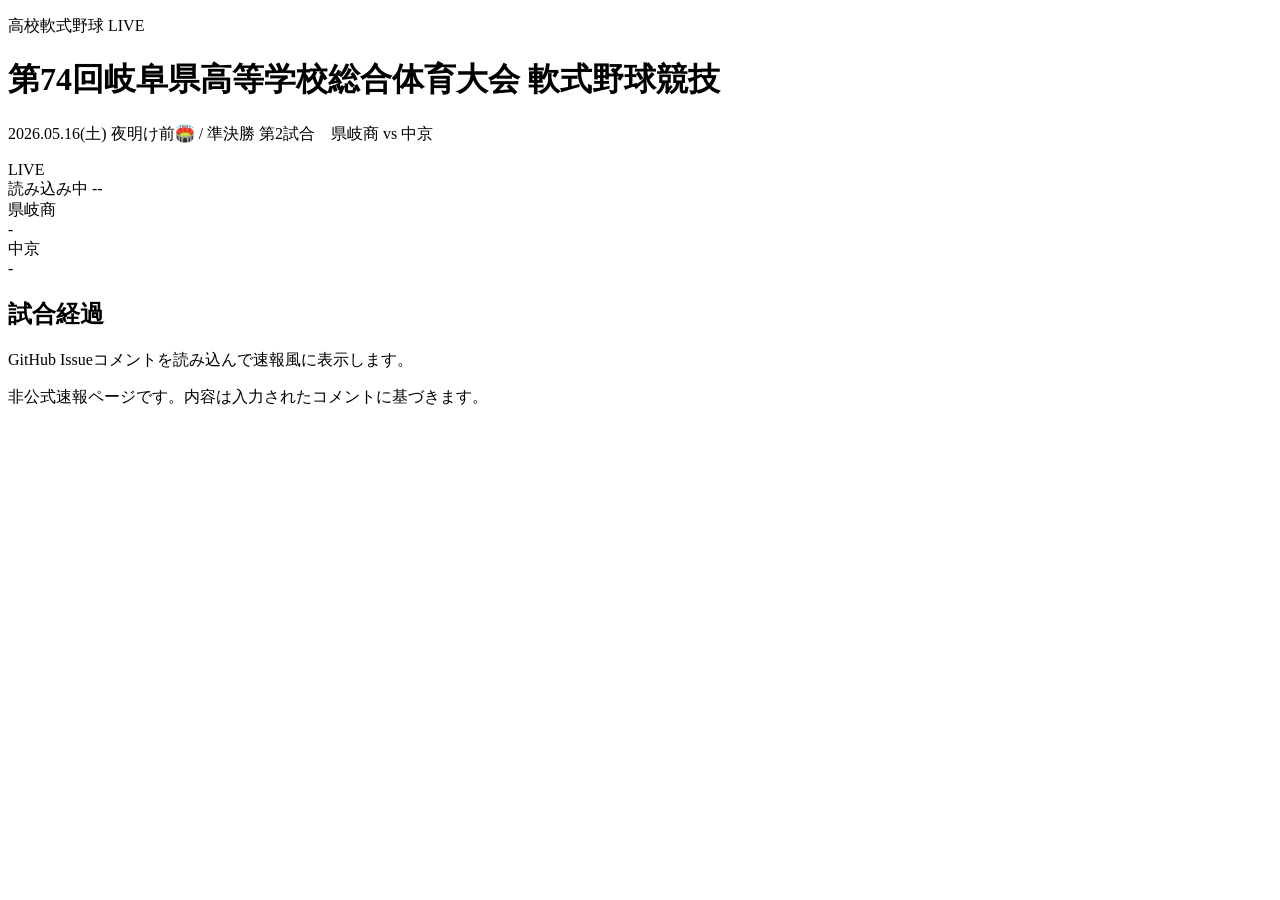
==== public/index.html @ 4b395247 "Create index.html" ====
<!doctype html>
<html lang="ja">
<head>
  <meta charset="utf-8">
  <meta name="viewport" content="width=device-width, initial-scale=1">
  <title>県岐商 vs 中京 速報</title>
  <link rel="stylesheet" href="./style.css">
</head>
<body>
  <header class="topbar">
    <div>
      <p class="eyebrow">高校軟式野球 LIVE</p>
      <h1>第74回岐阜県高等学校総合体育大会 軟式野球競技</h1>
      <p class="sub">2026.05.16(土) 夜明け前🏟️ / 準決勝 第2試合　県岐商 vs 中京</p>
    </div>
    <div class="liveBadge">
      <span class="dot"></span>
      LIVE
    </div>
  </header>

  <main class="container">
    <section class="scoreCard">
      <div class="scoreMeta">
        <span id="gameStatus">読み込み中</span>
        <span id="updatedAt">--</span>
      </div>

      <div class="scoreBoard">
        <div class="teamRow">
          <div class="teamName">県岐商</div>
          <div id="awayScore" class="totalScore">-</div>
        </div>
        <div class="teamRow">
          <div class="teamName">中京</div>
          <div id="homeScore" class="totalScore">-</div>
        </div>
      </div>
    </section>

    <section class="feedHeader">
      <h2>試合経過</h2>
      <p>GitHub Issueコメントを読み込んで速報風に表示します。</p>
    </section>

    <section id="feed" class="feed"></section>

    <section id="empty" class="empty" hidden>
      まだ速報コメントがありません。
    </section>
  </main>

  <footer class="footer">
    非公式速報ページです。内容は入力されたコメントに基づきます。
  </footer>

  <script src="./app.js"></script>
</body>
</html>
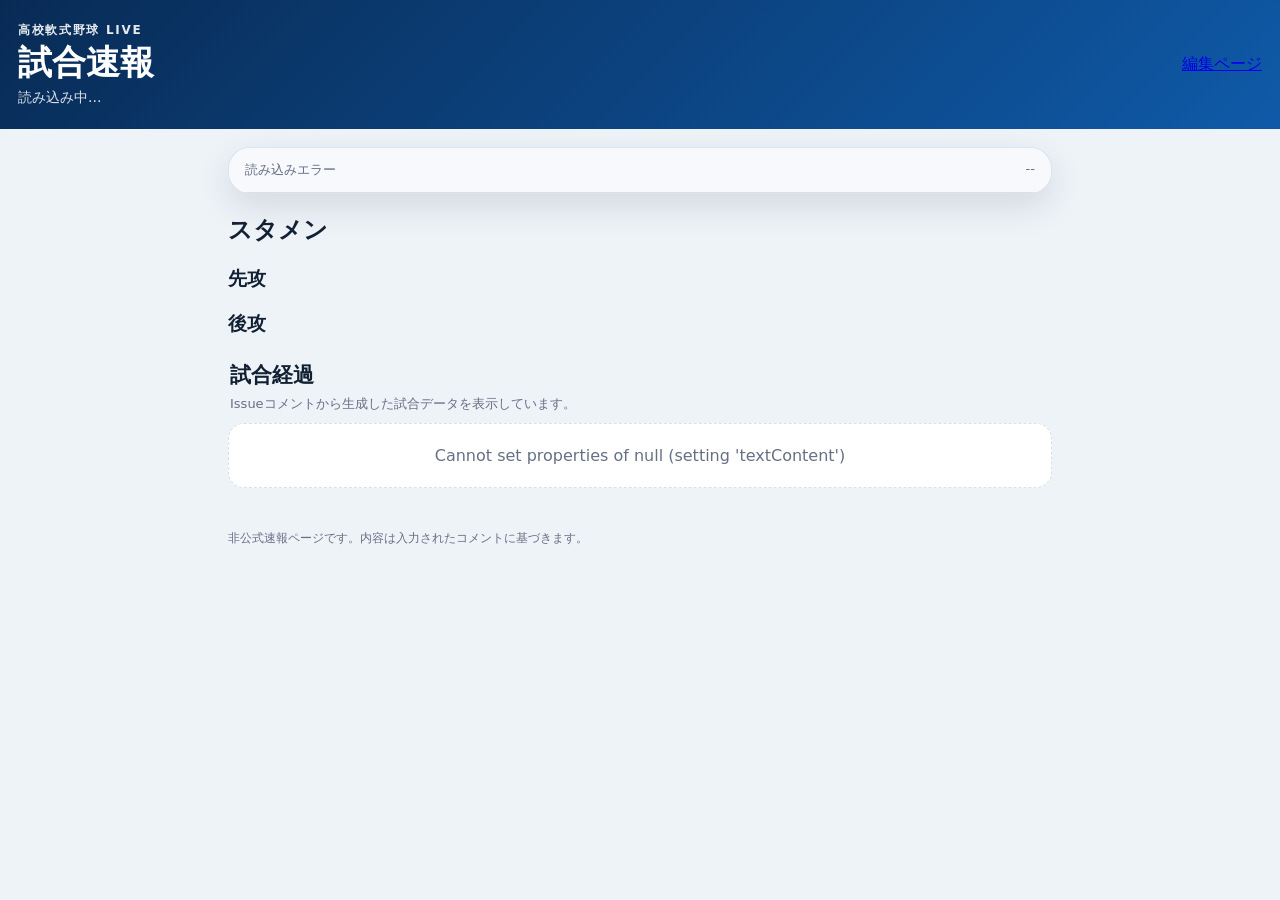
==== commit b3e0e75c: "Update index.html" ====
--- a/public/index.html
+++ b/public/index.html
@@ -3,20 +3,17 @@
 <head>
   <meta charset="utf-8">
   <meta name="viewport" content="width=device-width, initial-scale=1">
-  <title>県岐商 vs 中京 速報</title>
+  <title>高校軟式野球 速報</title>
   <link rel="stylesheet" href="./style.css">
 </head>
 <body>
   <header class="topbar">
     <div>
       <p class="eyebrow">高校軟式野球 LIVE</p>
-      <h1>第74回岐阜県高等学校総合体育大会 軟式野球競技</h1>
-      <p class="sub">2026.05.16(土) 夜明け前🏟️ / 準決勝 第2試合　県岐商 vs 中京</p>
+      <h1 id="matchTitle">試合速報</h1>
+      <p id="matchSub" class="sub">読み込み中...</p>
     </div>
-    <div class="liveBadge">
-      <span class="dot"></span>
-      LIVE
-    </div>
+    <a class="editLink" href="./edit.html">編集ページ</a>
   </header>
 
   <main class="container">
@@ -26,21 +23,29 @@
         <span id="updatedAt">--</span>
       </div>
 
-      <div class="scoreBoard">
-        <div class="teamRow">
-          <div class="teamName">県岐商</div>
-          <div id="awayScore" class="totalScore">-</div>
+      <div id="lineScoreWrap" class="lineScoreWrap"></div>
+    </section>
+
+    <section class="panel">
+      <div class="panelHead">
+        <h2>スタメン</h2>
+      </div>
+
+      <div class="lineupGrid">
+        <div>
+          <h3 id="awayLineupTitle">先攻</h3>
+          <ol id="awayLineup" class="lineupList"></ol>
         </div>
-        <div class="teamRow">
-          <div class="teamName">中京</div>
-          <div id="homeScore" class="totalScore">-</div>
+        <div>
+          <h3 id="homeLineupTitle">後攻</h3>
+          <ol id="homeLineup" class="lineupList"></ol>
         </div>
       </div>
     </section>
 
     <section class="feedHeader">
       <h2>試合経過</h2>
-      <p>GitHub Issueコメントを読み込んで速報風に表示します。</p>
+      <p>Issueコメントから生成した試合データを表示しています。</p>
     </section>
 
     <section id="feed" class="feed"></section>
--- a/public/style.css
+++ b/public/style.css
@@ -0,0 +1,290 @@
+:root {
+  --bg: #eef3f8;
+  --card: #ffffff;
+  --ink: #122033;
+  --muted: #667085;
+  --line: #d8e0ea;
+  --primary: #0b3b75;
+  --primary2: #0f5aa8;
+  --green: #0b8a49;
+  --shadow: 0 12px 34px rgba(15, 35, 60, 0.12);
+}
+
+* {
+  box-sizing: border-box;
+}
+
+body {
+  margin: 0;
+  font-family: system-ui, -apple-system, BlinkMacSystemFont, "Segoe UI", sans-serif;
+  background: var(--bg);
+  color: var(--ink);
+}
+
+.topbar {
+  display: flex;
+  justify-content: space-between;
+  gap: 16px;
+  align-items: center;
+  padding: 22px 18px;
+  background: linear-gradient(135deg, #082b55, #0f5aa8);
+  color: white;
+}
+
+.eyebrow {
+  margin: 0 0 4px;
+  font-size: 12px;
+  letter-spacing: 0.14em;
+  font-weight: 800;
+  opacity: 0.9;
+}
+
+h1 {
+  margin: 0;
+  font-size: clamp(22px, 5vw, 34px);
+  line-height: 1.15;
+}
+
+.sub {
+  margin: 7px 0 0;
+  color: rgba(255, 255, 255, 0.86);
+  font-size: 14px;
+}
+
+.liveBadge {
+  flex: 0 0 auto;
+  display: inline-flex;
+  align-items: center;
+  gap: 7px;
+  background: rgba(255, 255, 255, 0.14);
+  border: 1px solid rgba(255, 255, 255, 0.3);
+  color: white;
+  border-radius: 999px;
+  padding: 8px 12px;
+  font-weight: 800;
+}
+
+.dot {
+  width: 9px;
+  height: 9px;
+  border-radius: 50%;
+  background: #ff3b3b;
+  box-shadow: 0 0 0 6px rgba(255, 59, 59, 0.18);
+}
+
+.container {
+  max-width: 860px;
+  margin: 0 auto;
+  padding: 18px;
+}
+
+.scoreCard {
+  background: var(--card);
+  border-radius: 22px;
+  box-shadow: var(--shadow);
+  overflow: hidden;
+  border: 1px solid rgba(216, 224, 234, 0.9);
+}
+
+.scoreMeta {
+  display: flex;
+  justify-content: space-between;
+  gap: 10px;
+  padding: 13px 16px;
+  background: #f7f9fc;
+  border-bottom: 1px solid var(--line);
+  font-size: 13px;
+  color: var(--muted);
+}
+
+.scoreBoard {
+  padding: 10px 16px 14px;
+}
+
+.teamRow {
+  display: grid;
+  grid-template-columns: 1fr auto;
+  align-items: center;
+  min-height: 56px;
+  border-bottom: 1px solid var(--line);
+}
+
+.teamRow:last-child {
+  border-bottom: 0;
+}
+
+.teamName {
+  font-size: 20px;
+  font-weight: 900;
+}
+
+.totalScore {
+  min-width: 62px;
+  text-align: right;
+  font-size: 38px;
+  line-height: 1;
+  font-weight: 1000;
+  color: var(--primary);
+}
+
+.feedHeader {
+  margin: 24px 2px 10px;
+}
+
+.feedHeader h2 {
+  margin: 0;
+  font-size: 21px;
+}
+
+.feedHeader p {
+  margin: 6px 0 0;
+  font-size: 13px;
+  color: var(--muted);
+}
+
+.feed {
+  display: grid;
+  gap: 12px;
+}
+
+.event {
+  position: relative;
+  display: grid;
+  grid-template-columns: 86px 1fr;
+  gap: 12px;
+  background: var(--card);
+  border: 1px solid rgba(216, 224, 234, 0.95);
+  border-radius: 18px;
+  box-shadow: 0 8px 22px rgba(15, 35, 60, 0.07);
+  overflow: hidden;
+}
+
+.event::before {
+  content: "";
+  position: absolute;
+  left: 86px;
+  top: 0;
+  bottom: 0;
+  width: 1px;
+  background: var(--line);
+}
+
+.eventTime {
+  padding: 14px 10px;
+  text-align: center;
+  background: #f7f9fc;
+}
+
+.inning {
+  font-size: 15px;
+  font-weight: 1000;
+  color: var(--primary);
+}
+
+.clock {
+  margin-top: 4px;
+  color: var(--muted);
+  font-size: 12px;
+}
+
+.eventBody {
+  padding: 13px 14px 14px 2px;
+}
+
+.eventTop {
+  display: flex;
+  justify-content: space-between;
+  align-items: center;
+  gap: 8px;
+  margin-bottom: 7px;
+}
+
+.tag {
+  display: inline-flex;
+  align-items: center;
+  border-radius: 999px;
+  padding: 4px 9px;
+  font-size: 12px;
+  font-weight: 900;
+  background: #e7f0fb;
+  color: var(--primary);
+}
+
+.tag.score {
+  background: #ffecec;
+  color: #c91f1f;
+}
+
+.tag.hit {
+  background: #eaf7f0;
+  color: var(--green);
+}
+
+.tag.change {
+  background: #fff5dc;
+  color: #9a6500;
+}
+
+.tag.final {
+  background: #111827;
+  color: white;
+}
+
+.replyOrder {
+  color: var(--muted);
+  font-size: 12px;
+}
+
+.eventText {
+  white-space: pre-wrap;
+  line-height: 1.65;
+  font-size: 15px;
+}
+
+.eventLink {
+  display: inline-block;
+  margin-top: 10px;
+  color: var(--primary2);
+  font-size: 13px;
+  text-decoration: none;
+  font-weight: 800;
+}
+
+.empty {
+  background: var(--card);
+  border: 1px dashed var(--line);
+  border-radius: 16px;
+  padding: 22px;
+  color: var(--muted);
+  text-align: center;
+}
+
+.footer {
+  max-width: 860px;
+  margin: 24px auto 40px;
+  padding: 0 18px;
+  font-size: 12px;
+  color: var(--muted);
+}
+
+@media (max-width: 560px) {
+  .topbar {
+    align-items: flex-start;
+  }
+
+  .event {
+    grid-template-columns: 74px 1fr;
+  }
+
+  .event::before {
+    left: 74px;
+  }
+
+  .teamName {
+    font-size: 18px;
+  }
+
+  .totalScore {
+    font-size: 34px;
+  }
+    }
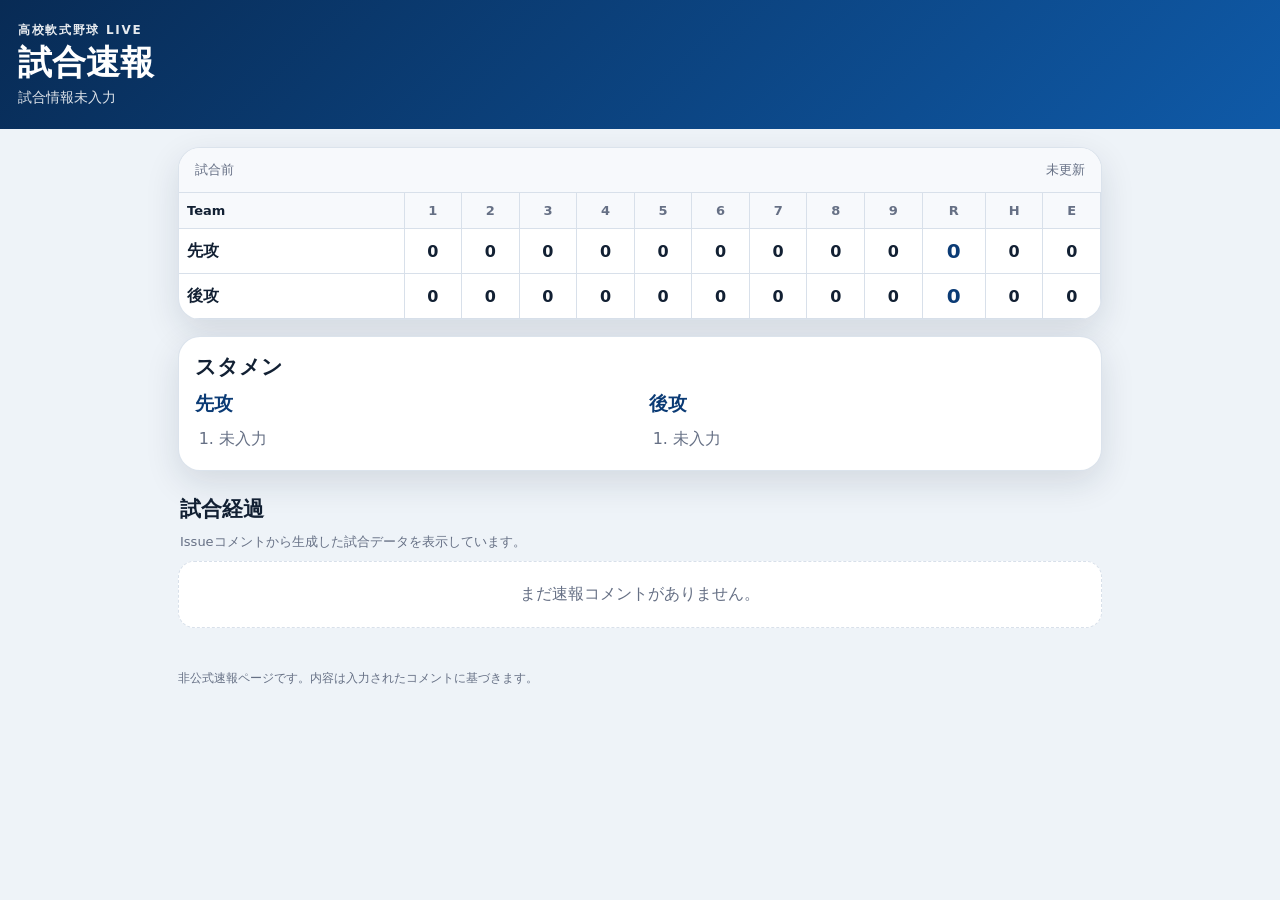
==== commit 8552f139: "Update index.html" ====
--- a/public/index.html
+++ b/public/index.html
@@ -13,7 +13,6 @@
       <h1 id="matchTitle">試合速報</h1>
       <p id="matchSub" class="sub">読み込み中...</p>
     </div>
-    <a class="editLink" href="./edit.html">編集ページ</a>
   </header>
 
   <main class="container">
--- a/public/style.css
+++ b/public/style.css
@@ -51,39 +51,49 @@
   font-size: 14px;
 }
 
-.liveBadge {
-  flex: 0 0 auto;
+.editLink,
+.button {
   display: inline-flex;
   align-items: center;
-  gap: 7px;
-  background: rgba(255, 255, 255, 0.14);
+  justify-content: center;
+  border: 0;
+  border-radius: 999px;
+  padding: 10px 14px;
+  background: var(--primary2);
+  color: white;
+  text-decoration: none;
+  font-weight: 800;
+  cursor: pointer;
+}
+
+.editLink {
+  background: rgba(255, 255, 255, 0.16);
   border: 1px solid rgba(255, 255, 255, 0.3);
-  color: white;
-  border-radius: 999px;
-  padding: 8px 12px;
-  font-weight: 800;
-}
-
-.dot {
-  width: 9px;
-  height: 9px;
-  border-radius: 50%;
-  background: #ff3b3b;
-  box-shadow: 0 0 0 6px rgba(255, 59, 59, 0.18);
+}
+
+.button.secondary {
+  background: #eef3f8;
+  color: var(--primary);
 }
 
 .container {
-  max-width: 860px;
+  max-width: 960px;
   margin: 0 auto;
   padding: 18px;
 }
 
-.scoreCard {
+.scoreCard,
+.panel {
   background: var(--card);
   border-radius: 22px;
   box-shadow: var(--shadow);
   overflow: hidden;
   border: 1px solid rgba(216, 224, 234, 0.9);
+  margin-bottom: 16px;
+}
+
+.panel {
+  padding: 16px;
 }
 
 .scoreMeta {
@@ -97,48 +107,78 @@
   color: var(--muted);
 }
 
-.scoreBoard {
-  padding: 10px 16px 14px;
-}
-
-.teamRow {
-  display: grid;
-  grid-template-columns: 1fr auto;
-  align-items: center;
-  min-height: 56px;
+.lineScoreWrap {
+  overflow-x: auto;
+}
+
+.lineScore {
+  width: 100%;
+  border-collapse: collapse;
+  min-width: 620px;
+}
+
+.lineScore th,
+.lineScore td {
   border-bottom: 1px solid var(--line);
-}
-
-.teamRow:last-child {
-  border-bottom: 0;
-}
-
-.teamName {
+  border-right: 1px solid var(--line);
+  text-align: center;
+  padding: 10px 8px;
+  font-weight: 800;
+}
+
+.lineScore th {
+  background: #f7f9fc;
+  color: var(--muted);
+  font-size: 13px;
+}
+
+.lineScore .teamCell {
+  text-align: left;
+  min-width: 110px;
+  color: var(--ink);
+}
+
+.lineScore .total {
+  color: var(--primary);
   font-size: 20px;
-  font-weight: 900;
-}
-
-.totalScore {
-  min-width: 62px;
-  text-align: right;
-  font-size: 38px;
-  line-height: 1;
-  font-weight: 1000;
-  color: var(--primary);
+}
+
+.panelHead h2,
+.feedHeader h2,
+.panel h2 {
+  margin: 0 0 10px;
+  font-size: 21px;
 }
 
 .feedHeader {
   margin: 24px 2px 10px;
 }
 
-.feedHeader h2 {
+.feedHeader p,
+.help {
+  margin: 6px 0 0;
+  font-size: 13px;
+  color: var(--muted);
+}
+
+.lineupGrid {
+  display: grid;
+  grid-template-columns: 1fr 1fr;
+  gap: 18px;
+}
+
+.lineupGrid h3 {
+  margin: 0 0 8px;
+  color: var(--primary);
+}
+
+.lineupList {
   margin: 0;
-  font-size: 21px;
-}
-
-.feedHeader p {
-  margin: 6px 0 0;
-  font-size: 13px;
+  padding-left: 24px;
+  line-height: 1.8;
+}
+
+.muted {
   color: var(--muted);
 }
 
@@ -191,50 +231,6 @@
   padding: 13px 14px 14px 2px;
 }
 
-.eventTop {
-  display: flex;
-  justify-content: space-between;
-  align-items: center;
-  gap: 8px;
-  margin-bottom: 7px;
-}
-
-.tag {
-  display: inline-flex;
-  align-items: center;
-  border-radius: 999px;
-  padding: 4px 9px;
-  font-size: 12px;
-  font-weight: 900;
-  background: #e7f0fb;
-  color: var(--primary);
-}
-
-.tag.score {
-  background: #ffecec;
-  color: #c91f1f;
-}
-
-.tag.hit {
-  background: #eaf7f0;
-  color: var(--green);
-}
-
-.tag.change {
-  background: #fff5dc;
-  color: #9a6500;
-}
-
-.tag.final {
-  background: #111827;
-  color: white;
-}
-
-.replyOrder {
-  color: var(--muted);
-  font-size: 12px;
-}
-
 .eventText {
   white-space: pre-wrap;
   line-height: 1.65;
@@ -260,18 +256,58 @@
 }
 
 .footer {
-  max-width: 860px;
+  max-width: 960px;
   margin: 24px auto 40px;
   padding: 0 18px;
   font-size: 12px;
   color: var(--muted);
 }
 
-@media (max-width: 560px) {
+.formGrid {
+  display: grid;
+  grid-template-columns: 1fr 1fr;
+  gap: 12px;
+}
+
+label {
+  display: grid;
+  gap: 6px;
+  margin-bottom: 12px;
+  font-weight: 800;
+  font-size: 14px;
+}
+
+input,
+select,
+textarea {
+  width: 100%;
+  border: 1px solid var(--line);
+  border-radius: 12px;
+  padding: 10px 12px;
+  font: inherit;
+  background: white;
+}
+
+textarea {
+  resize: vertical;
+}
+
+.buttonRow {
+  display: flex;
+  gap: 10px;
+  flex-wrap: wrap;
+}
+
+@media (max-width: 640px) {
   .topbar {
     align-items: flex-start;
   }
 
+  .formGrid,
+  .lineupGrid {
+    grid-template-columns: 1fr;
+  }
+
   .event {
     grid-template-columns: 74px 1fr;
   }
@@ -279,12 +315,71 @@
   .event::before {
     left: 74px;
   }
-
-  .teamName {
-    font-size: 18px;
-  }
-
-  .totalScore {
-    font-size: 34px;
-  }
-    }
+}
+
+.stepLabel {
+  display: inline-flex;
+  margin: 0 0 8px;
+  padding: 4px 9px;
+  border-radius: 999px;
+  background: #e7f0fb;
+  color: var(--primary);
+  font-size: 12px;
+  font-weight: 900;
+}
+
+.lineupEditor {
+  display: grid;
+  gap: 8px;
+  margin: 12px 0;
+}
+
+.lineupInputRow {
+  display: grid;
+  grid-template-columns: 42px 1fr 90px;
+  gap: 8px;
+  align-items: center;
+}
+
+.lineupInputRow span {
+  font-weight: 900;
+  color: var(--primary);
+}
+
+.pitcherRow {
+  margin-top: 14px;
+  padding-top: 14px;
+  border-top: 1px solid var(--line);
+}
+
+.pitcherRow h3 {
+  margin: 0 0 8px;
+}
+
+.checkLabel {
+  display: inline-flex;
+  grid-template-columns: auto 1fr;
+  align-items: center;
+  gap: 8px;
+  margin: 12px 0;
+}
+
+.checkLabel input {
+  width: auto;
+}
+
+.attackTeam {
+  margin-top: 3px;
+  font-size: 12px;
+  color: var(--muted);
+  font-weight: 800;
+}
+
+.pos {
+  color: var(--muted);
+  font-size: 13px;
+}
+
+.stepPanel[hidden] {
+  display: none;
+}
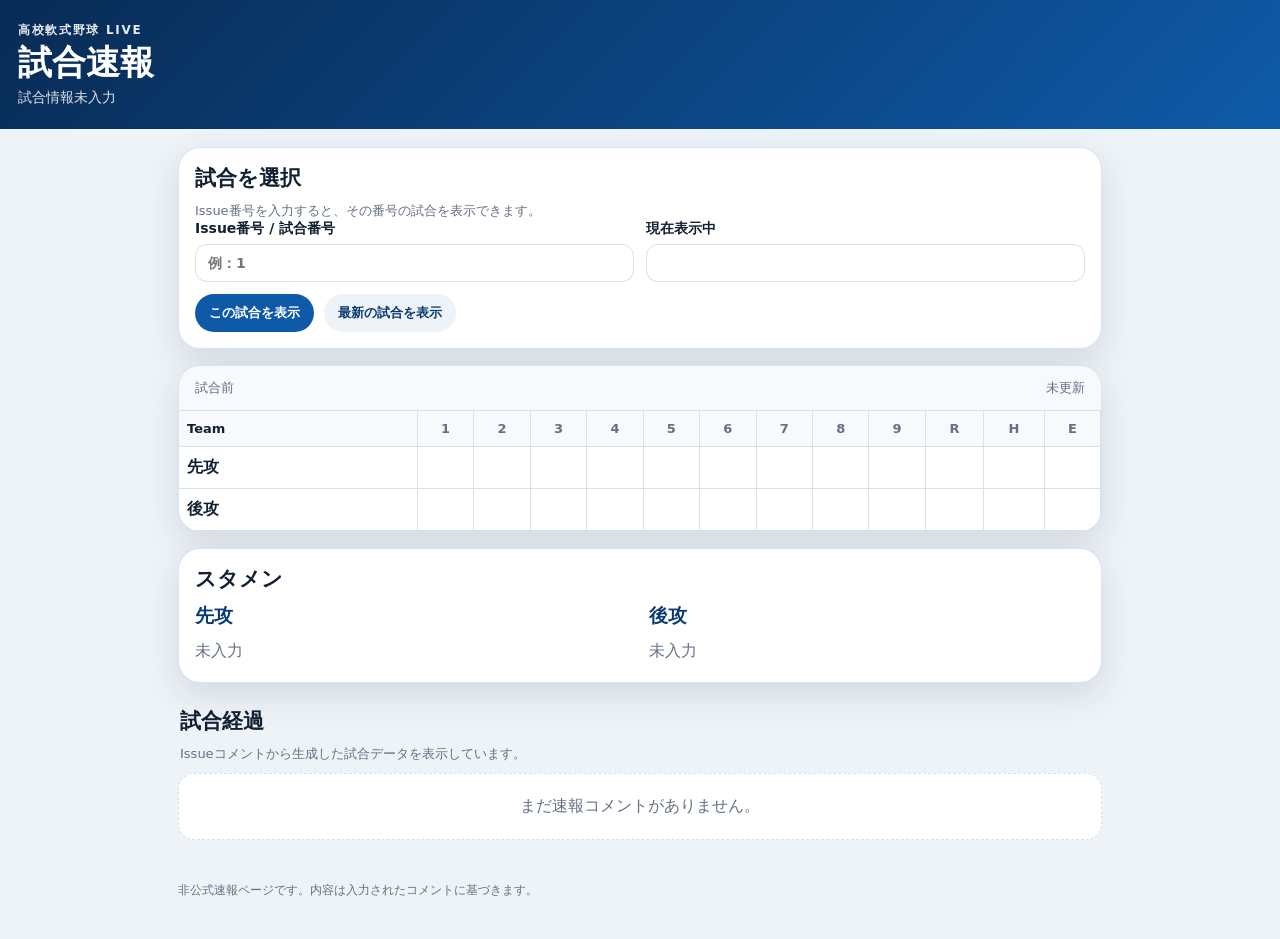
==== commit 4dd122e0: "Update index.html" ====
--- a/public/index.html
+++ b/public/index.html
@@ -16,6 +16,26 @@
   </header>
 
   <main class="container">
+    <section class="panel">
+      <h2>試合を選択</h2>
+      <p class="help">Issue番号を入力すると、その番号の試合を表示できます。</p>
+
+      <div class="formGrid">
+        <label>Issue番号 / 試合番号
+          <input id="viewIssueNumber" type="number" min="1" placeholder="例：1">
+        </label>
+
+        <label>現在表示中
+          <input id="currentIssueLabel" readonly>
+        </label>
+      </div>
+
+      <div class="buttonRow">
+        <button class="button" type="button" onclick="loadSelectedGame()">この試合を表示</button>
+        <button class="button secondary" type="button" onclick="loadCurrentGame()">最新の試合を表示</button>
+      </div>
+    </section>
+
     <section class="scoreCard">
       <div class="scoreMeta">
         <span id="gameStatus">読み込み中</span>
--- a/public/style.css
+++ b/public/style.css
@@ -383,3 +383,15 @@
 .stepPanel[hidden] {
   display: none;
 }
+
+.lineupList {
+  list-style: none;
+  padding-left: 0;
+}
+
+.batOrder {
+  display: inline-block;
+  min-width: 1.8em;
+  font-weight: 900;
+  color: var(--primary);
+}
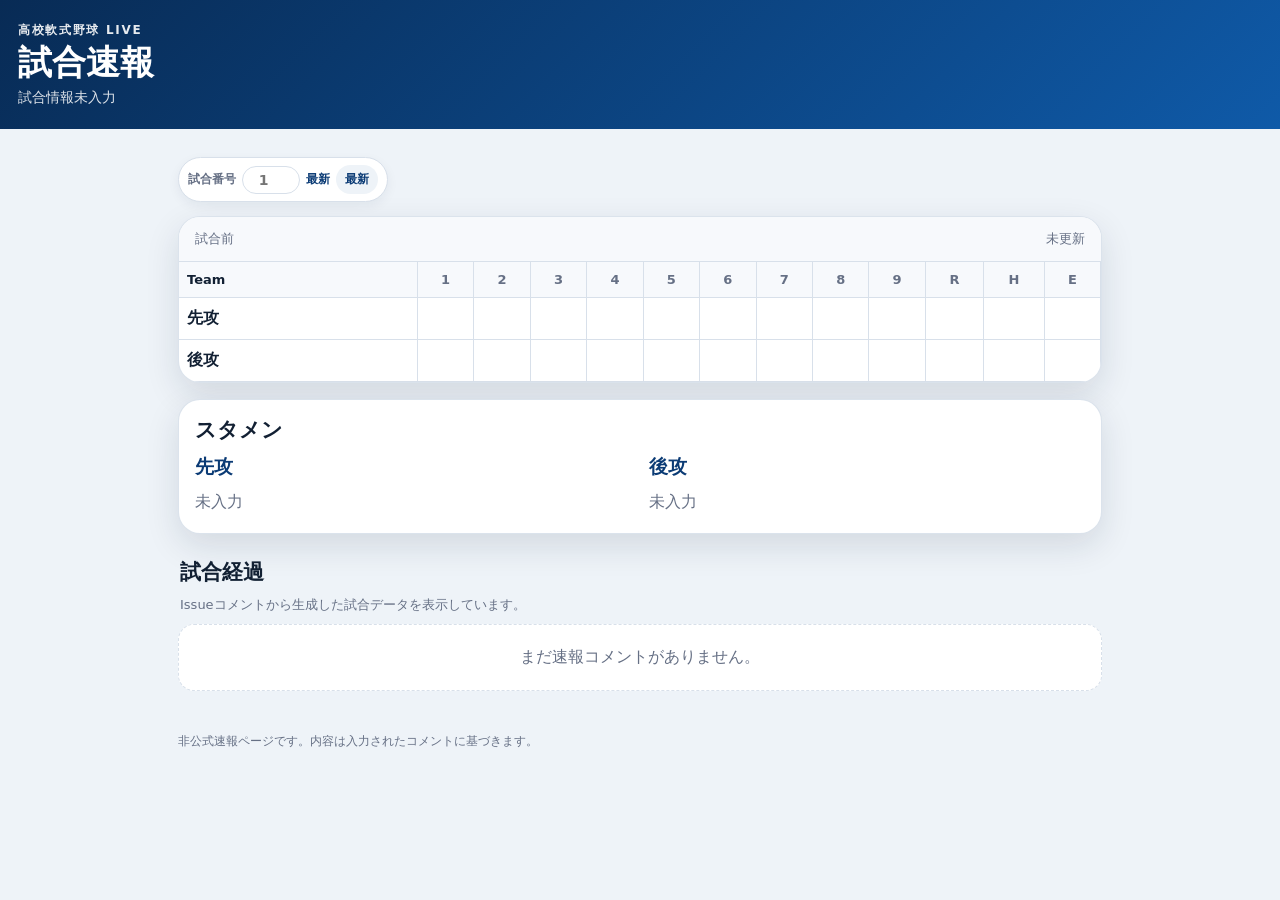
==== commit bd4319e3: "Update index.html" ====
--- a/public/index.html
+++ b/public/index.html
@@ -5,6 +5,60 @@
   <meta name="viewport" content="width=device-width, initial-scale=1">
   <title>高校軟式野球 速報</title>
   <link rel="stylesheet" href="./style.css">
+
+  <style>
+    .gameMiniSelector {
+      display: inline-flex;
+      align-items: center;
+      gap: 6px;
+      margin: 10px 0 14px;
+      padding: 7px 9px;
+      border: 1px solid var(--line);
+      border-radius: 999px;
+      background: #fff;
+      box-shadow: 0 4px 12px rgba(15, 35, 60, 0.06);
+      width: fit-content;
+      max-width: 100%;
+    }
+
+    .gameMiniSelector span {
+      font-size: 12px;
+      font-weight: 900;
+      color: var(--muted);
+      white-space: nowrap;
+    }
+
+    .gameMiniSelector input {
+      width: 58px;
+      min-width: 58px;
+      padding: 5px 6px;
+      border-radius: 999px;
+      text-align: center;
+      font-weight: 900;
+      font-size: 14px;
+    }
+
+    .gameMiniSelector button {
+      border: 0;
+      border-radius: 999px;
+      padding: 6px 9px;
+      background: #eef3f8;
+      color: var(--primary);
+      font-size: 12px;
+      font-weight: 900;
+      cursor: pointer;
+    }
+
+    .gameMiniSelector .currentGameLabel {
+      color: var(--primary);
+    }
+
+    @media (max-width: 640px) {
+      .gameMiniSelector {
+        margin-left: 0;
+      }
+    }
+  </style>
 </head>
 <body>
   <header class="topbar">
@@ -16,25 +70,12 @@
   </header>
 
   <main class="container">
-    <section class="panel">
-      <h2>試合を選択</h2>
-      <p class="help">Issue番号を入力すると、その番号の試合を表示できます。</p>
-
-      <div class="formGrid">
-        <label>Issue番号 / 試合番号
-          <input id="viewIssueNumber" type="number" min="1" placeholder="例：1">
-        </label>
-
-        <label>現在表示中
-          <input id="currentIssueLabel" readonly>
-        </label>
-      </div>
-
-      <div class="buttonRow">
-        <button class="button" type="button" onclick="loadSelectedGame()">この試合を表示</button>
-        <button class="button secondary" type="button" onclick="loadCurrentGame()">最新の試合を表示</button>
-      </div>
-    </section>
+    <div class="gameMiniSelector">
+      <span>試合番号</span>
+      <input id="viewGameNumber" type="number" min="1" inputmode="numeric" placeholder="1">
+      <span id="currentGameLabel" class="currentGameLabel">最新</span>
+      <button type="button" onclick="loadCurrentGame()">最新</button>
+    </div>
 
     <section class="scoreCard">
       <div class="scoreMeta">
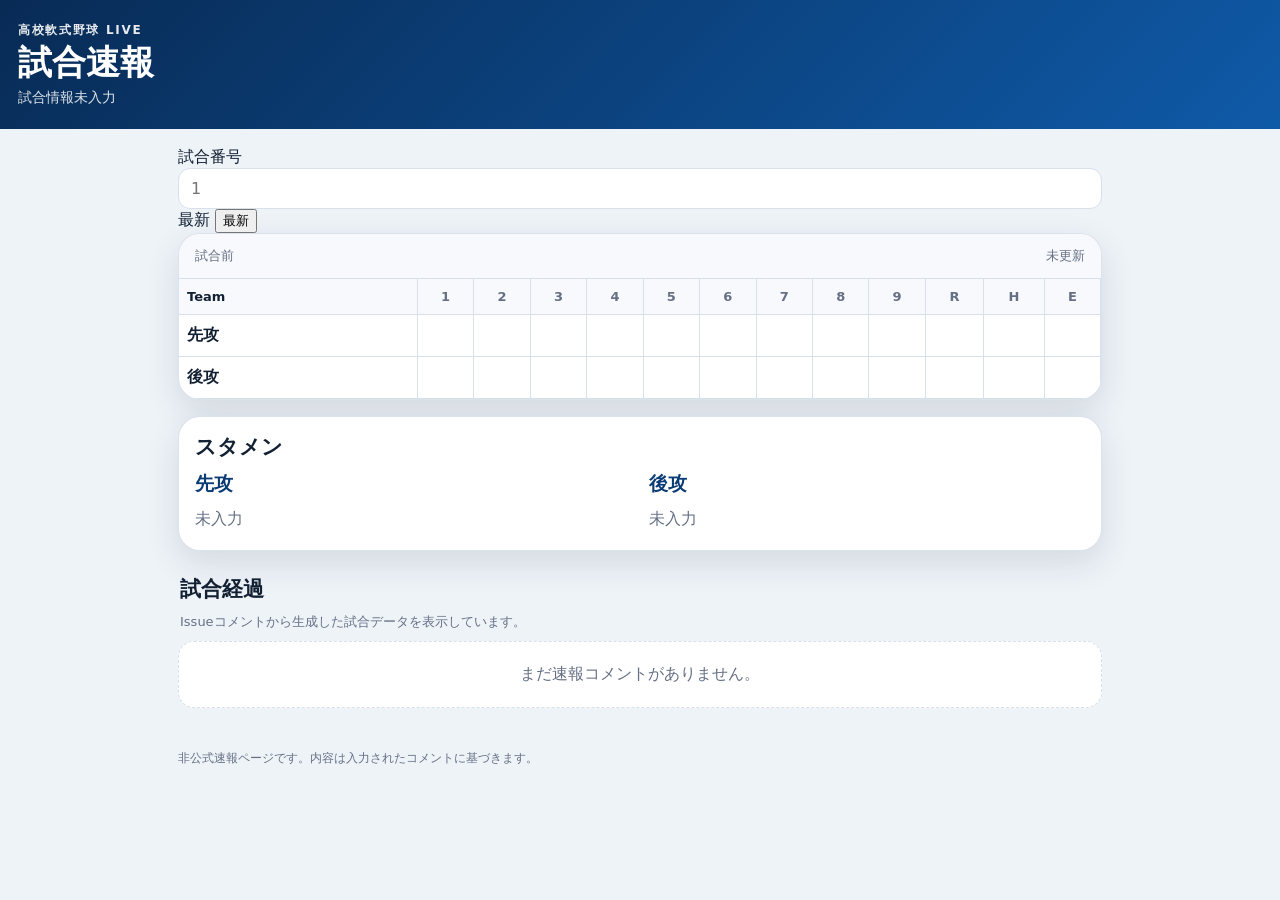
==== commit e17fee34: "Update index.html" ====
--- a/public/index.html
+++ b/public/index.html
@@ -5,60 +5,6 @@
   <meta name="viewport" content="width=device-width, initial-scale=1">
   <title>高校軟式野球 速報</title>
   <link rel="stylesheet" href="./style.css">
-
-  <style>
-    .gameMiniSelector {
-      display: inline-flex;
-      align-items: center;
-      gap: 6px;
-      margin: 10px 0 14px;
-      padding: 7px 9px;
-      border: 1px solid var(--line);
-      border-radius: 999px;
-      background: #fff;
-      box-shadow: 0 4px 12px rgba(15, 35, 60, 0.06);
-      width: fit-content;
-      max-width: 100%;
-    }
-
-    .gameMiniSelector span {
-      font-size: 12px;
-      font-weight: 900;
-      color: var(--muted);
-      white-space: nowrap;
-    }
-
-    .gameMiniSelector input {
-      width: 58px;
-      min-width: 58px;
-      padding: 5px 6px;
-      border-radius: 999px;
-      text-align: center;
-      font-weight: 900;
-      font-size: 14px;
-    }
-
-    .gameMiniSelector button {
-      border: 0;
-      border-radius: 999px;
-      padding: 6px 9px;
-      background: #eef3f8;
-      color: var(--primary);
-      font-size: 12px;
-      font-weight: 900;
-      cursor: pointer;
-    }
-
-    .gameMiniSelector .currentGameLabel {
-      color: var(--primary);
-    }
-
-    @media (max-width: 640px) {
-      .gameMiniSelector {
-        margin-left: 0;
-      }
-    }
-  </style>
 </head>
 <body>
   <header class="topbar">
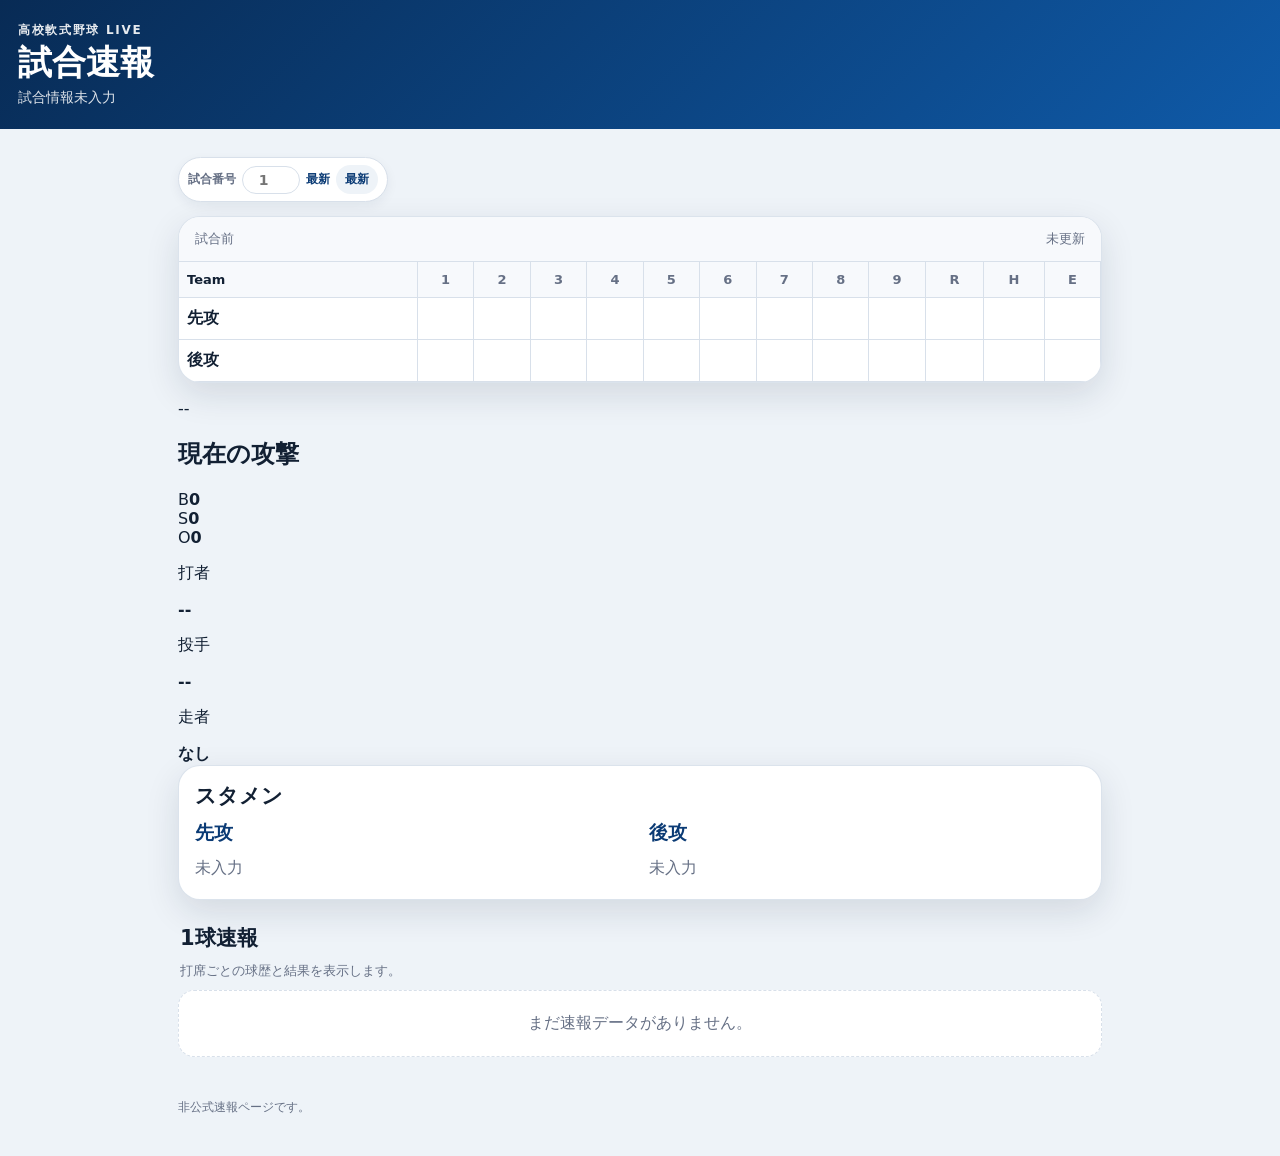
==== commit 1821b96d: "Update index.html" ====
--- a/public/index.html
+++ b/public/index.html
@@ -3,14 +3,14 @@
 <head>
   <meta charset="utf-8">
   <meta name="viewport" content="width=device-width, initial-scale=1">
-  <title>高校軟式野球 速報</title>
+  <title>高校軟式野球 1球速報</title>
   <link rel="stylesheet" href="./style.css">
 </head>
 <body>
   <header class="topbar">
     <div>
       <p class="eyebrow">高校軟式野球 LIVE</p>
-      <h1 id="matchTitle">試合速報</h1>
+      <h1 id="matchTitle">1球速報</h1>
       <p id="matchSub" class="sub">読み込み中...</p>
     </div>
   </header>
@@ -32,6 +32,35 @@
       <div id="lineScoreWrap" class="lineScoreWrap"></div>
     </section>
 
+    <section class="livePanel">
+      <div class="livePanelHead">
+        <div>
+          <p id="currentInning" class="liveInning">--</p>
+          <h2 id="currentAttack">現在の攻撃</h2>
+        </div>
+        <div class="countBox">
+          <div><span>B</span><strong id="ballCount">0</strong></div>
+          <div><span>S</span><strong id="strikeCount">0</strong></div>
+          <div><span>O</span><strong id="outCount">0</strong></div>
+        </div>
+      </div>
+
+      <div class="matchupGrid">
+        <div>
+          <p>打者</p>
+          <strong id="currentBatter">--</strong>
+        </div>
+        <div>
+          <p>投手</p>
+          <strong id="currentPitcher">--</strong>
+        </div>
+        <div>
+          <p>走者</p>
+          <strong id="currentBases">なし</strong>
+        </div>
+      </div>
+    </section>
+
     <section class="panel">
       <div class="panelHead">
         <h2>スタメン</h2>
@@ -50,21 +79,21 @@
     </section>
 
     <section class="feedHeader">
-      <h2>試合経過</h2>
-      <p>Issueコメントから生成した試合データを表示しています。</p>
+      <h2>1球速報</h2>
+      <p>打席ごとの球歴と結果を表示します。</p>
     </section>
 
     <section id="feed" class="feed"></section>
 
     <section id="empty" class="empty" hidden>
-      まだ速報コメントがありません。
+      まだ速報データがありません。
     </section>
   </main>
 
   <footer class="footer">
-    非公式速報ページです。内容は入力されたコメントに基づきます。
+    非公式速報ページです。
   </footer>
 
   <script src="./app.js"></script>
 </body>
-</html>
+      </html>
--- a/public/style.css
+++ b/public/style.css
@@ -16,7 +16,12 @@
 
 body {
   margin: 0;
-  font-family: system-ui, -apple-system, BlinkMacSystemFont, "Segoe UI", sans-serif;
+  font-family:
+    system-ui,
+    -apple-system,
+    BlinkMacSystemFont,
+    "Segoe UI",
+    sans-serif;
   background: var(--bg);
   color: var(--ink);
 }
@@ -173,9 +178,26 @@
 }
 
 .lineupList {
+  list-style: none;
   margin: 0;
-  padding-left: 24px;
+  padding-left: 0;
   line-height: 1.8;
+}
+
+.lineupList li {
+  list-style: none;
+}
+
+.batOrder {
+  display: inline-block;
+  min-width: 2.2em;
+  font-weight: 900;
+  color: var(--primary);
+}
+
+.pos {
+  color: var(--muted);
+  font-size: 13px;
 }
 
 .muted {
@@ -219,6 +241,13 @@
   font-size: 15px;
   font-weight: 1000;
   color: var(--primary);
+}
+
+.attackTeam {
+  margin-top: 3px;
+  font-size: 12px;
+  color: var(--muted);
+  font-weight: 800;
 }
 
 .clock {
@@ -298,25 +327,6 @@
   flex-wrap: wrap;
 }
 
-@media (max-width: 640px) {
-  .topbar {
-    align-items: flex-start;
-  }
-
-  .formGrid,
-  .lineupGrid {
-    grid-template-columns: 1fr;
-  }
-
-  .event {
-    grid-template-columns: 74px 1fr;
-  }
-
-  .event::before {
-    left: 74px;
-  }
-}
-
 .stepLabel {
   display: inline-flex;
   margin: 0 0 8px;
@@ -368,30 +378,92 @@
   width: auto;
 }
 
-.attackTeam {
-  margin-top: 3px;
-  font-size: 12px;
-  color: var(--muted);
-  font-weight: 800;
-}
-
-.pos {
-  color: var(--muted);
-  font-size: 13px;
-}
-
-.stepPanel[hidden] {
-  display: none;
-}
-
-.lineupList {
-  list-style: none;
-  padding-left: 0;
-}
-
-.batOrder {
-  display: inline-block;
-  min-width: 1.8em;
-  font-weight: 900;
-  color: var(--primary);
-}
+.stepPanel[hidden],
+[hidden] {
+  display: none !important;
+}
+
+.gameMiniSelector {
+  display: inline-flex;
+  align-items: center;
+  gap: 6px;
+  margin: 10px 0 14px;
+  padding: 7px 9px;
+  border: 1px solid var(--line);
+  border-radius: 999px;
+  background: #fff;
+  box-shadow: 0 4px 12px rgba(15, 35, 60, 0.06);
+  width: fit-content;
+  max-width: 100%;
+}
+
+.gameMiniSelector span {
+  font-size: 12px;
+  font-weight: 900;
+  color: var(--muted);
+  white-space: nowrap;
+}
+
+.gameMiniSelector input {
+  width: 58px;
+  min-width: 58px;
+  padding: 5px 6px;
+  border-radius: 999px;
+  text-align: center;
+  font-weight: 900;
+  font-size: 14px;
+}
+
+.gameMiniSelector button {
+  border: 0;
+  border-radius: 999px;
+  padding: 6px 9px;
+  background: #eef3f8;
+  color: var(--primary);
+  font-size: 12px;
+  font-weight: 900;
+  cursor: pointer;
+}
+
+.gameMiniSelector .currentGameLabel {
+  color: var(--primary);
+}
+
+@media (max-width: 640px) {
+  .topbar {
+    align-items: flex-start;
+  }
+
+  .formGrid,
+  .lineupGrid {
+    grid-template-columns: 1fr;
+  }
+
+  .event {
+    grid-template-columns: 74px 1fr;
+  }
+
+  .event::before {
+    left: 74px;
+  }
+
+  .gameMiniSelector {
+    margin-left: 0;
+  }
+    }
+
+.finalEvent {
+  background: #111827;
+  color: white;
+  border-radius: 18px;
+  padding: 18px 20px;
+  text-align: center;
+  box-shadow: 0 8px 22px rgba(15, 35, 60, 0.16);
+  border: 1px solid rgba(255, 255, 255, 0.12);
+}
+
+.finalEventTitle {
+  font-size: 22px;
+  font-weight: 1000;
+  letter-spacing: 0.08em;
+}
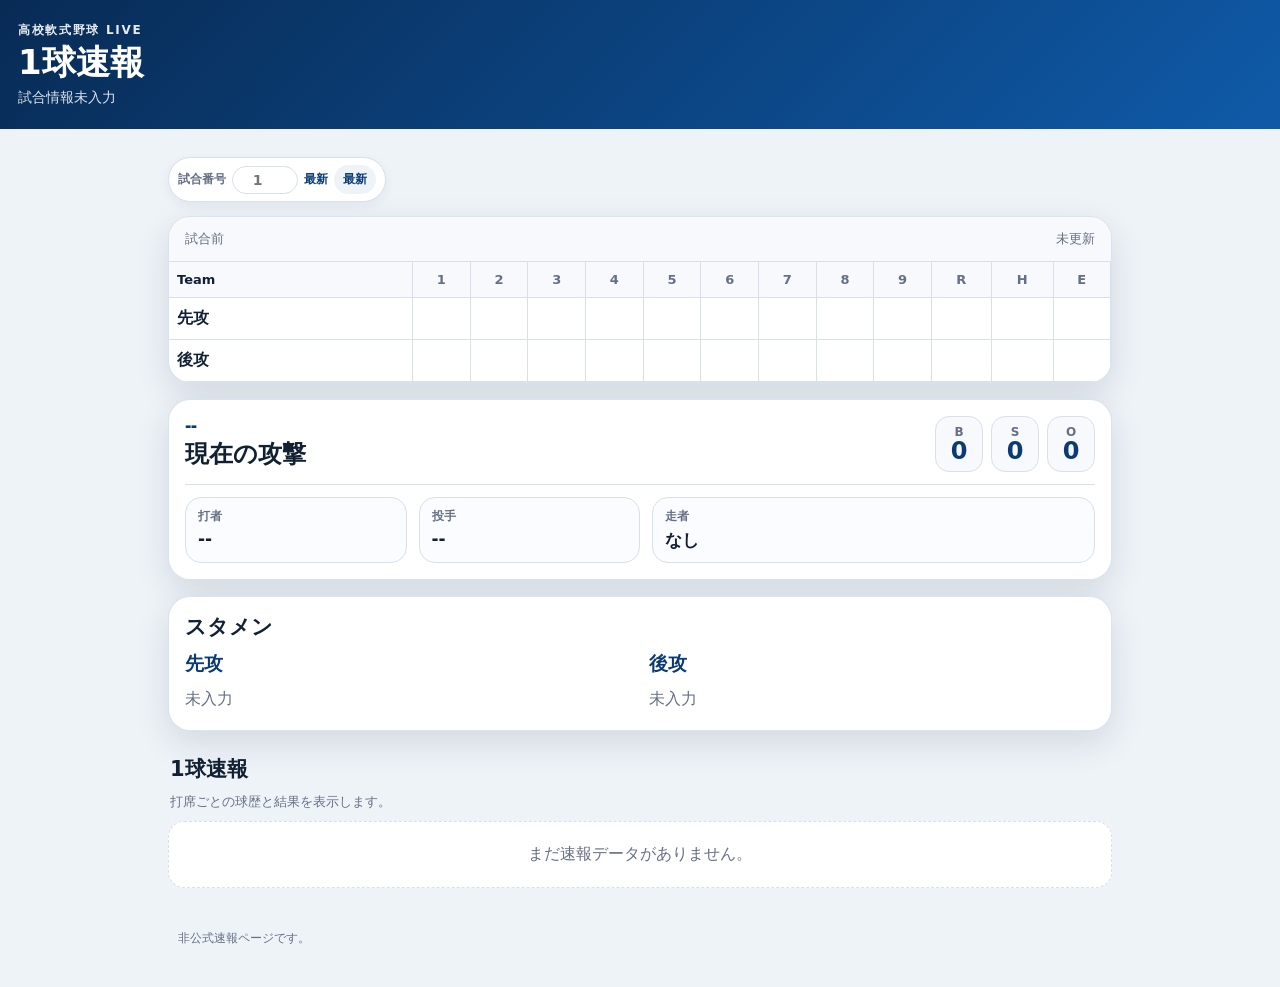
==== commit 1f54f9fa: "Update index.html" ====
--- a/public/index.html
+++ b/public/index.html
@@ -94,6 +94,7 @@
     非公式速報ページです。
   </footer>
 
+  <script src="./config.js"></script>
   <script src="./app.js"></script>
 </body>
       </html>
--- a/public/style.css
+++ b/public/style.css
@@ -7,6 +7,8 @@
   --primary: #0b3b75;
   --primary2: #0f5aa8;
   --green: #0b8a49;
+  --red: #c91f1f;
+  --orange: #b96b00;
   --shadow: 0 12px 34px rgba(15, 35, 60, 0.12);
 }
 
@@ -54,6 +56,408 @@
   margin: 7px 0 0;
   color: rgba(255, 255, 255, 0.86);
   font-size: 14px;
+}
+
+.container {
+  max-width: 980px;
+  margin: 0 auto;
+  padding: 18px;
+}
+
+.editorContainer {
+  padding-bottom: 120px;
+}
+
+.scoreCard,
+.panel,
+.livePanel,
+.atBatCard,
+.noteCard {
+  background: var(--card);
+  border-radius: 22px;
+  box-shadow: var(--shadow);
+  overflow: hidden;
+  border: 1px solid rgba(216, 224, 234, 0.9);
+  margin-bottom: 16px;
+}
+
+.panel,
+.livePanel {
+  padding: 16px;
+}
+
+.scoreMeta {
+  display: flex;
+  justify-content: space-between;
+  gap: 10px;
+  padding: 13px 16px;
+  background: #f7f9fc;
+  border-bottom: 1px solid var(--line);
+  font-size: 13px;
+  color: var(--muted);
+}
+
+.lineScoreWrap {
+  overflow-x: auto;
+}
+
+.lineScore {
+  width: 100%;
+  border-collapse: collapse;
+  min-width: 620px;
+}
+
+.lineScore th,
+.lineScore td {
+  border-bottom: 1px solid var(--line);
+  border-right: 1px solid var(--line);
+  text-align: center;
+  padding: 10px 8px;
+  font-weight: 800;
+}
+
+.lineScore th {
+  background: #f7f9fc;
+  color: var(--muted);
+  font-size: 13px;
+}
+
+.lineScore .teamCell {
+  text-align: left;
+  min-width: 110px;
+  color: var(--ink);
+}
+
+.lineScore .total {
+  color: var(--primary);
+  font-size: 20px;
+}
+
+.livePanelHead {
+  display: flex;
+  justify-content: space-between;
+  gap: 16px;
+  align-items: center;
+  border-bottom: 1px solid var(--line);
+  padding-bottom: 12px;
+  margin-bottom: 12px;
+}
+
+.liveInning {
+  margin: 0 0 4px;
+  color: var(--primary);
+  font-weight: 1000;
+  font-size: 14px;
+}
+
+.livePanel h2 {
+  margin: 0;
+  font-size: 24px;
+}
+
+.countBox {
+  display: flex;
+  gap: 8px;
+}
+
+.countBox div {
+  min-width: 48px;
+  text-align: center;
+  border-radius: 14px;
+  padding: 8px 9px;
+  background: #f7f9fc;
+  border: 1px solid var(--line);
+}
+
+.countBox span {
+  display: block;
+  font-size: 12px;
+  color: var(--muted);
+  font-weight: 900;
+}
+
+.countBox strong {
+  display: block;
+  font-size: 24px;
+  line-height: 1;
+  color: var(--primary);
+}
+
+.matchupGrid {
+  display: grid;
+  grid-template-columns: 1fr 1fr 2fr;
+  gap: 12px;
+}
+
+.matchupGrid div {
+  border: 1px solid var(--line);
+  border-radius: 16px;
+  padding: 10px 12px;
+  background: #fbfcff;
+}
+
+.matchupGrid p {
+  margin: 0 0 4px;
+  font-size: 12px;
+  color: var(--muted);
+  font-weight: 900;
+}
+
+.matchupGrid strong {
+  font-size: 17px;
+}
+
+.panelHead h2,
+.feedHeader h2,
+.panel h2 {
+  margin: 0 0 10px;
+  font-size: 21px;
+}
+
+.feedHeader {
+  margin: 24px 2px 10px;
+}
+
+.feedHeader p,
+.help {
+  margin: 6px 0 0;
+  font-size: 13px;
+  color: var(--muted);
+}
+
+.lineupGrid {
+  display: grid;
+  grid-template-columns: 1fr 1fr;
+  gap: 18px;
+}
+
+.lineupGrid h3 {
+  margin: 0 0 8px;
+  color: var(--primary);
+}
+
+.lineupList {
+  list-style: none;
+  margin: 0;
+  padding-left: 0;
+  line-height: 1.8;
+}
+
+.lineupList li {
+  list-style: none;
+}
+
+.batOrder {
+  display: inline-block;
+  min-width: 2.2em;
+  font-weight: 900;
+  color: var(--primary);
+}
+
+.pos {
+  color: var(--muted);
+  font-size: 13px;
+}
+
+.muted {
+  color: var(--muted);
+}
+
+.feed {
+  display: grid;
+  gap: 14px;
+}
+
+.atBatCard {
+  padding: 0;
+}
+
+.atBatHead {
+  display: flex;
+  justify-content: space-between;
+  gap: 12px;
+  align-items: flex-start;
+  padding: 14px 16px;
+  background: #f7f9fc;
+  border-bottom: 1px solid var(--line);
+}
+
+.inning {
+  margin: 0 0 4px;
+  color: var(--primary);
+  font-weight: 1000;
+  font-size: 14px;
+}
+
+.atBatHead h3 {
+  margin: 0;
+  font-size: 20px;
+}
+
+.atBatMeta {
+  color: var(--muted);
+  font-size: 12px;
+  font-weight: 800;
+}
+
+.batterPitcher {
+  display: grid;
+  grid-template-columns: 1fr 1fr 2fr;
+  gap: 10px;
+  padding: 14px 16px;
+  border-bottom: 1px solid var(--line);
+}
+
+.batterPitcher div {
+  border: 1px solid var(--line);
+  border-radius: 14px;
+  padding: 9px 10px;
+}
+
+.batterPitcher p {
+  margin: 0 0 4px;
+  color: var(--muted);
+  font-size: 12px;
+  font-weight: 900;
+}
+
+.batterPitcher strong {
+  font-size: 16px;
+}
+
+.pitchEmpty {
+  padding: 14px 16px;
+  color: var(--muted);
+}
+
+.pitchTable {
+  display: grid;
+}
+
+.pitchRow {
+  display: grid;
+  grid-template-columns: 70px 1fr 70px;
+  gap: 10px;
+  align-items: center;
+  padding: 12px 16px;
+  border-bottom: 1px solid var(--line);
+}
+
+.pitchNo {
+  color: var(--primary);
+  font-weight: 1000;
+  font-size: 13px;
+}
+
+.pitchMain strong {
+  display: inline-block;
+  margin-right: 8px;
+}
+
+.pitchMain span {
+  color: var(--muted);
+  font-size: 13px;
+}
+
+.pitchMain p {
+  margin: 5px 0 0;
+  font-size: 14px;
+  line-height: 1.55;
+}
+
+.pitchCount {
+  text-align: right;
+  color: var(--muted);
+  font-weight: 900;
+  font-size: 13px;
+}
+
+.paResult {
+  padding: 14px 16px;
+  background: #fbfcff;
+}
+
+.paResult span {
+  display: inline-flex;
+  border-radius: 999px;
+  background: #e7f0fb;
+  color: var(--primary);
+  font-weight: 1000;
+  font-size: 12px;
+  padding: 4px 9px;
+  margin-right: 8px;
+}
+
+.paResult strong {
+  font-size: 18px;
+}
+
+.paResult em {
+  margin-left: 8px;
+  color: var(--orange);
+  font-style: normal;
+  font-weight: 900;
+}
+
+.paResult p {
+  margin: 8px 0 0;
+  line-height: 1.65;
+}
+
+.noteCard {
+  display: grid;
+  grid-template-columns: 92px 1fr;
+  gap: 10px;
+  padding: 14px 16px;
+}
+
+.noteLabel {
+  align-self: start;
+  border-radius: 999px;
+  padding: 5px 8px;
+  background: #fff5dc;
+  color: #9a6500;
+  font-size: 12px;
+  text-align: center;
+  font-weight: 1000;
+}
+
+.noteText {
+  line-height: 1.65;
+  white-space: pre-wrap;
+}
+
+.finalEvent {
+  background: #111827;
+  color: white;
+  border-radius: 18px;
+  padding: 18px 20px;
+  text-align: center;
+  box-shadow: 0 8px 22px rgba(15, 35, 60, 0.16);
+  border: 1px solid rgba(255, 255, 255, 0.12);
+}
+
+.finalEventTitle {
+  font-size: 22px;
+  font-weight: 1000;
+  letter-spacing: 0.08em;
+}
+
+.empty {
+  background: var(--card);
+  border: 1px dashed var(--line);
+  border-radius: 16px;
+  padding: 22px;
+  color: var(--muted);
+  text-align: center;
+}
+
+.footer {
+  max-width: 960px;
+  margin: 24px auto 40px;
+  padding: 0 18px;
+  font-size: 12px;
+  color: var(--muted);
 }
 
 .editLink,
@@ -81,215 +485,10 @@
   color: var(--primary);
 }
 
-.container {
-  max-width: 960px;
-  margin: 0 auto;
-  padding: 18px;
-}
-
-.scoreCard,
-.panel {
-  background: var(--card);
-  border-radius: 22px;
-  box-shadow: var(--shadow);
-  overflow: hidden;
-  border: 1px solid rgba(216, 224, 234, 0.9);
-  margin-bottom: 16px;
-}
-
-.panel {
-  padding: 16px;
-}
-
-.scoreMeta {
+.buttonRow {
   display: flex;
-  justify-content: space-between;
   gap: 10px;
-  padding: 13px 16px;
-  background: #f7f9fc;
-  border-bottom: 1px solid var(--line);
-  font-size: 13px;
-  color: var(--muted);
-}
-
-.lineScoreWrap {
-  overflow-x: auto;
-}
-
-.lineScore {
-  width: 100%;
-  border-collapse: collapse;
-  min-width: 620px;
-}
-
-.lineScore th,
-.lineScore td {
-  border-bottom: 1px solid var(--line);
-  border-right: 1px solid var(--line);
-  text-align: center;
-  padding: 10px 8px;
-  font-weight: 800;
-}
-
-.lineScore th {
-  background: #f7f9fc;
-  color: var(--muted);
-  font-size: 13px;
-}
-
-.lineScore .teamCell {
-  text-align: left;
-  min-width: 110px;
-  color: var(--ink);
-}
-
-.lineScore .total {
-  color: var(--primary);
-  font-size: 20px;
-}
-
-.panelHead h2,
-.feedHeader h2,
-.panel h2 {
-  margin: 0 0 10px;
-  font-size: 21px;
-}
-
-.feedHeader {
-  margin: 24px 2px 10px;
-}
-
-.feedHeader p,
-.help {
-  margin: 6px 0 0;
-  font-size: 13px;
-  color: var(--muted);
-}
-
-.lineupGrid {
-  display: grid;
-  grid-template-columns: 1fr 1fr;
-  gap: 18px;
-}
-
-.lineupGrid h3 {
-  margin: 0 0 8px;
-  color: var(--primary);
-}
-
-.lineupList {
-  list-style: none;
-  margin: 0;
-  padding-left: 0;
-  line-height: 1.8;
-}
-
-.lineupList li {
-  list-style: none;
-}
-
-.batOrder {
-  display: inline-block;
-  min-width: 2.2em;
-  font-weight: 900;
-  color: var(--primary);
-}
-
-.pos {
-  color: var(--muted);
-  font-size: 13px;
-}
-
-.muted {
-  color: var(--muted);
-}
-
-.feed {
-  display: grid;
-  gap: 12px;
-}
-
-.event {
-  position: relative;
-  display: grid;
-  grid-template-columns: 86px 1fr;
-  gap: 12px;
-  background: var(--card);
-  border: 1px solid rgba(216, 224, 234, 0.95);
-  border-radius: 18px;
-  box-shadow: 0 8px 22px rgba(15, 35, 60, 0.07);
-  overflow: hidden;
-}
-
-.event::before {
-  content: "";
-  position: absolute;
-  left: 86px;
-  top: 0;
-  bottom: 0;
-  width: 1px;
-  background: var(--line);
-}
-
-.eventTime {
-  padding: 14px 10px;
-  text-align: center;
-  background: #f7f9fc;
-}
-
-.inning {
-  font-size: 15px;
-  font-weight: 1000;
-  color: var(--primary);
-}
-
-.attackTeam {
-  margin-top: 3px;
-  font-size: 12px;
-  color: var(--muted);
-  font-weight: 800;
-}
-
-.clock {
-  margin-top: 4px;
-  color: var(--muted);
-  font-size: 12px;
-}
-
-.eventBody {
-  padding: 13px 14px 14px 2px;
-}
-
-.eventText {
-  white-space: pre-wrap;
-  line-height: 1.65;
-  font-size: 15px;
-}
-
-.eventLink {
-  display: inline-block;
-  margin-top: 10px;
-  color: var(--primary2);
-  font-size: 13px;
-  text-decoration: none;
-  font-weight: 800;
-}
-
-.empty {
-  background: var(--card);
-  border: 1px dashed var(--line);
-  border-radius: 16px;
-  padding: 22px;
-  color: var(--muted);
-  text-align: center;
-}
-
-.footer {
-  max-width: 960px;
-  margin: 24px auto 40px;
-  padding: 0 18px;
-  font-size: 12px;
-  color: var(--muted);
+  flex-wrap: wrap;
 }
 
 .formGrid {
@@ -321,12 +520,6 @@
   resize: vertical;
 }
 
-.buttonRow {
-  display: flex;
-  gap: 10px;
-  flex-wrap: wrap;
-}
-
 .stepLabel {
   display: inline-flex;
   margin: 0 0 8px;
@@ -376,11 +569,6 @@
 
 .checkLabel input {
   width: auto;
-}
-
-.stepPanel[hidden],
-[hidden] {
-  display: none !important;
 }
 
 .gameMiniSelector {
@@ -404,9 +592,10 @@
   white-space: nowrap;
 }
 
-.gameMiniSelector input {
-  width: 58px;
-  min-width: 58px;
+.gameMiniSelector input,
+.gameMiniSelector select {
+  width: 66px;
+  min-width: 66px;
   padding: 5px 6px;
   border-radius: 999px;
   text-align: center;
@@ -429,41 +618,42 @@
   color: var(--primary);
 }
 
-@media (max-width: 640px) {
+.outputPanel {
+  position: sticky;
+  bottom: 12px;
+  z-index: 5;
+}
+
+[hidden] {
+  display: none !important;
+}
+
+@media (max-width: 700px) {
   .topbar {
     align-items: flex-start;
   }
 
   .formGrid,
-  .lineupGrid {
+  .lineupGrid,
+  .matchupGrid,
+  .batterPitcher {
     grid-template-columns: 1fr;
   }
 
-  .event {
-    grid-template-columns: 74px 1fr;
+  .pitchRow {
+    grid-template-columns: 64px 1fr;
   }
 
-  .event::before {
-    left: 74px;
+  .pitchCount {
+    grid-column: 2;
+    text-align: left;
+  }
+
+  .noteCard {
+    grid-template-columns: 1fr;
   }
 
   .gameMiniSelector {
     margin-left: 0;
   }
-    }
-
-.finalEvent {
-  background: #111827;
-  color: white;
-  border-radius: 18px;
-  padding: 18px 20px;
-  text-align: center;
-  box-shadow: 0 8px 22px rgba(15, 35, 60, 0.16);
-  border: 1px solid rgba(255, 255, 255, 0.12);
-}
-
-.finalEventTitle {
-  font-size: 22px;
-  font-weight: 1000;
-  letter-spacing: 0.08em;
-}
+  }
